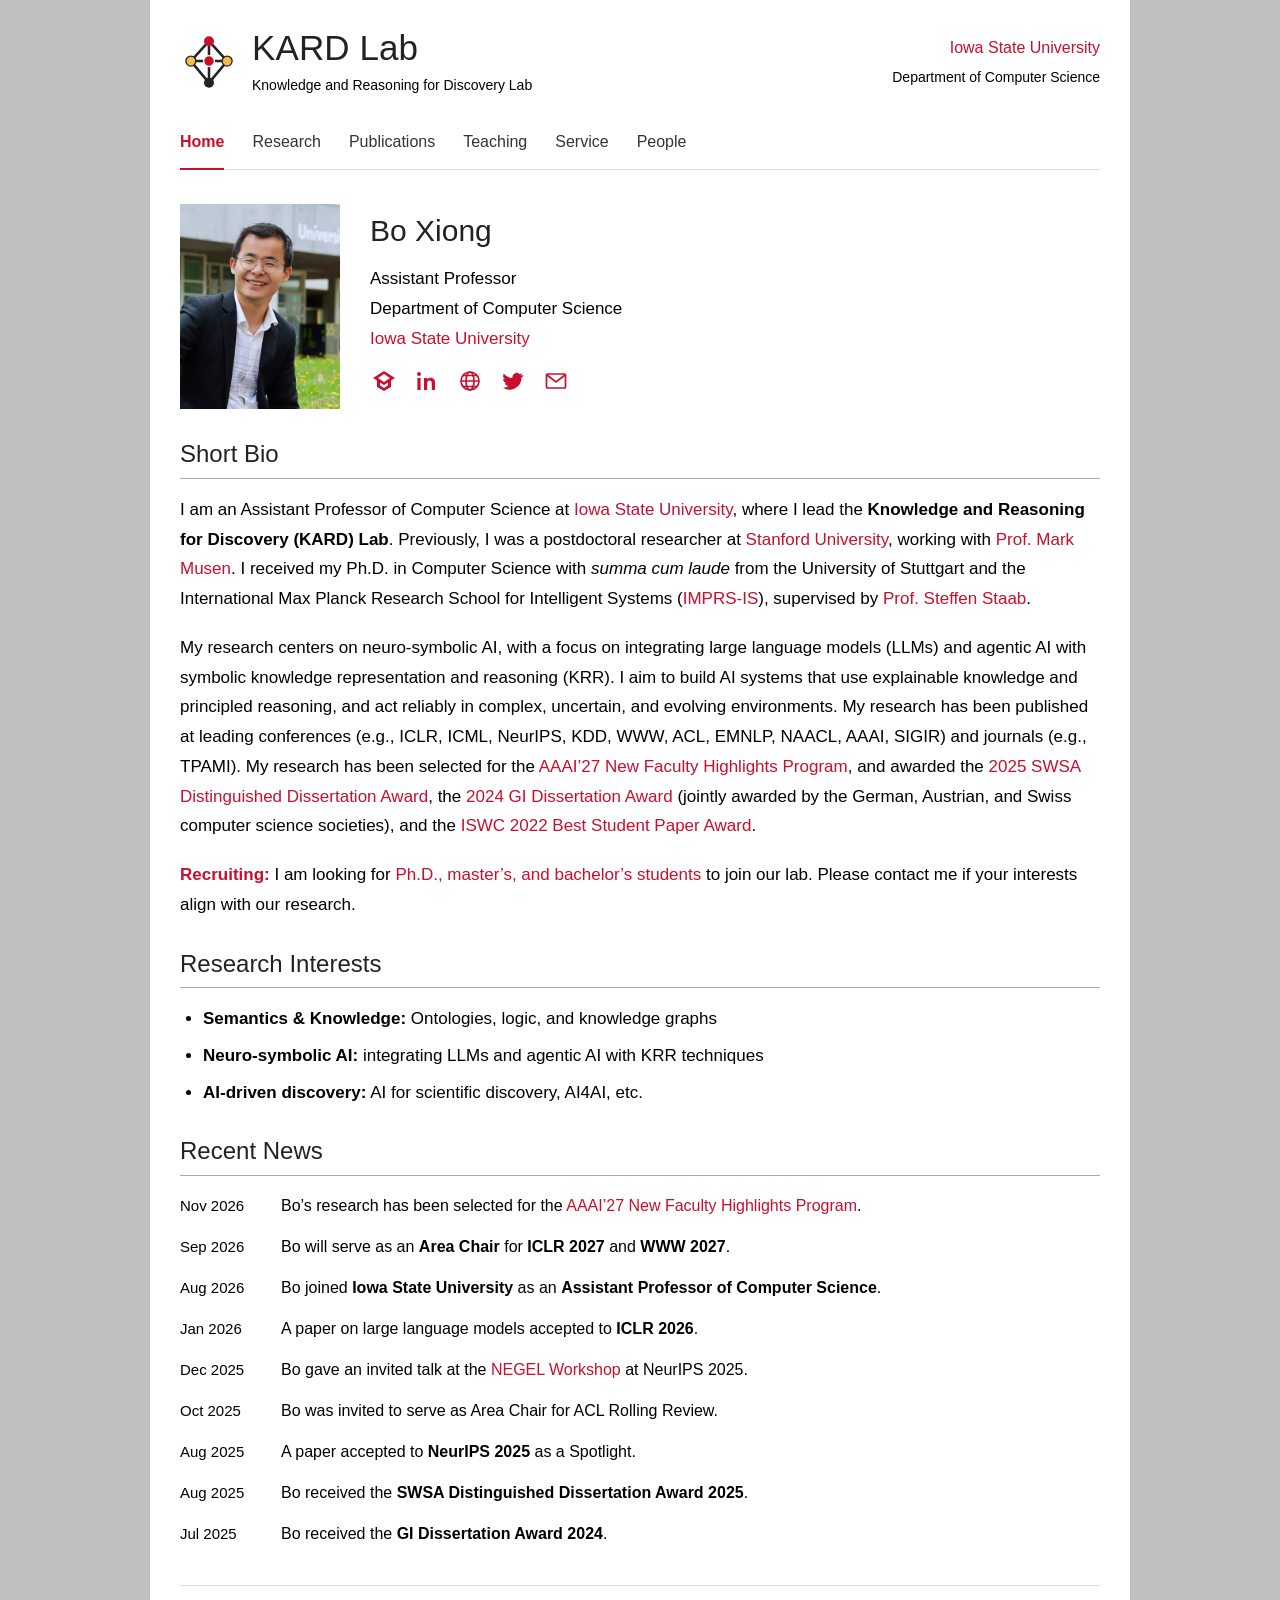
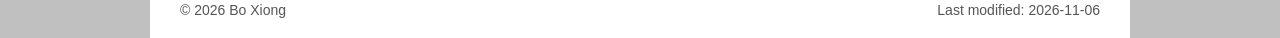
==== index.html @ c3f27781 "Version stylesheet links to load compact page layout immediately" ====
<!doctype html>
<html lang="en"><head>
<meta charset="utf-8"><meta name="viewport" content="width=device-width, initial-scale=1">
<title>Bo Xiong | Iowa State University</title>
<meta name="description" content="Knowledge and Reasoning for Discovery Lab at Iowa State University. Research in semantics and knowledge representation, neurosymbolic and explainable reasoning, and reliable AI agents.">
<meta name="theme-color" content="#ffffff"><meta property="og:title" content="Bo Xiong | Iowa State University"><meta property="og:type" content="website"><meta property="og:description" content="Knowledge and Reasoning for Discovery Lab · Iowa State University">
<link rel="icon" type="image/svg+xml" href="kard-knowledge-mark.svg"><link rel="stylesheet" href="style.css?v=20261106-compact">
</head><body>
<a class="skip-link" href="#main">Skip to content</a>
<div class="site-wrap">
<header class="site-header">
<div class="header-top"><a class="lab-identity" href="index.html" aria-label="KARD Lab home"><img src="kard-knowledge-mark.svg" width="58" height="58" alt=""><div><span class="lab-name">KARD Lab</span><span class="lab-full-name">Knowledge and Reasoning for Discovery Lab</span></div></a><div class="university"><a href="https://www.iastate.edu/" target="_blank" rel="noopener noreferrer">Iowa State University</a><span>Department of Computer Science</span></div></div>

<nav class="main-nav" id="main-nav" aria-label="Main navigation"><a href="index.html" aria-current="page">Home</a><a href="research.html">Research</a><a href="publications.html">Publications</a><a href="teaching.html">Teaching</a><a href="service.html">Service</a><a href="people.html">People</a></nav>
</header>
<main id="main" class="pi-home">
<section class="pi-profile"><img class="pi-portrait" src="bo-xiong.webp" width="160" height="205" alt="Bo Xiong"><div><h1>Bo Xiong</h1><p>Assistant Professor<br>Department of Computer Science<br><a href="https://www.iastate.edu/" target="_blank" rel="noopener noreferrer">Iowa State University</a></p><div class="social-links"><a href="https://scholar.google.com/citations?user=lmBXicIAAAAJ" aria-label="Google Scholar" title="Google Scholar" target="_blank" rel="noopener noreferrer"><svg viewBox="0 0 24 24" width="24" height="24" fill="currentColor" aria-hidden="true"><path d="M12 2 1 9l4 2.5V18l7 4 7-4v-6.5L23 9ZM12 5l6 4-6 4-6-4Zm-4 8.4 4 2.6 4-2.6v2.9L12 19l-4-2.7Z"/></svg></a><a href="https://www.linkedin.com/in/xiongbo010/" aria-label="LinkedIn" title="LinkedIn" target="_blank" rel="noopener noreferrer"><svg viewBox="0 0 24 24" width="24" height="24" fill="currentColor" aria-hidden="true"><path d="M4 3a2 2 0 1 0 0 4 2 2 0 0 0 0-4ZM2.4 9h3.2v12H2.4ZM9 9h3v1.6c.8-1.2 1.9-1.9 3.5-1.9 3.3 0 4.5 2.1 4.5 5.2V21h-3.2v-6.4c0-1.7-.4-3-2.2-3-1.9 0-2.4 1.5-2.4 3V21H9Z"/></svg></a><a href="https://boxiong.io/" aria-label="Website" title="Website"><svg viewBox="0 0 24 24" width="24" height="24" fill="currentColor" aria-hidden="true"><circle cx="12" cy="12" r="9" fill="none" stroke="currentColor" stroke-width="1.7"/><ellipse cx="12" cy="12" rx="4" ry="9" fill="none" stroke="currentColor" stroke-width="1.7"/><path d="M3 12h18M5 6.5h14M5 17.5h14" fill="none" stroke="currentColor" stroke-width="1.5"/></svg></a><a href="https://twitter.com/BoXiongs" aria-label="Twitter" title="Twitter" target="_blank" rel="noopener noreferrer"><svg viewBox="0 0 24 24" width="24" height="24" fill="currentColor" aria-hidden="true"><path d="M22 5.9a8 8 0 0 1-2.4.7 4.2 4.2 0 0 0 1.8-2.3 8.4 8.4 0 0 1-2.7 1 4.2 4.2 0 0 0-7.2 3.8A12 12 0 0 1 2.8 4.7a4.2 4.2 0 0 0 1.3 5.6 4.2 4.2 0 0 1-1.9-.5 4.2 4.2 0 0 0 3.4 4.2 4.2 4.2 0 0 1-1.9.1 4.2 4.2 0 0 0 3.9 2.9A8.5 8.5 0 0 1 2 18.8a12 12 0 0 0 18.5-10 8.6 8.6 0 0 0 2-2.2Z"/></svg></a><a href="mailto:boxiong@iastate.edu" aria-label="Email" title="Email"><svg viewBox="0 0 24 24" width="24" height="24" fill="currentColor" aria-hidden="true"><rect x="2.5" y="5" width="19" height="14" rx="1" fill="none" stroke="currentColor" stroke-width="1.7"/><path d="m3 6 9 7 9-7" fill="none" stroke="currentColor" stroke-width="1.7"/></svg></a></div></div></section>
<section class="pi-bio"><h2>Short Bio</h2><p>I am an Assistant Professor of Computer Science at <a href="https://www.iastate.edu/" target="_blank" rel="noopener noreferrer">Iowa State University</a>, where I lead the <strong>Knowledge and Reasoning for Discovery (KARD) Lab</strong>. Previously, I was a postdoctoral researcher at <a href="https://www.stanford.edu/" target="_blank" rel="noopener noreferrer">Stanford University</a>, working with <a href="https://profiles.stanford.edu/mark-musen" target="_blank" rel="noopener noreferrer">Prof. Mark Musen</a>. I received my Ph.D. in Computer Science with <em>summa cum laude</em> from the University of Stuttgart and the International Max Planck Research School for Intelligent Systems (<a href="https://imprs.is.mpg.de/" target="_blank" rel="noopener noreferrer">IMPRS-IS</a>), supervised by <a href="https://www.ki.uni-stuttgart.de/institute/team/Staab-00005/" target="_blank" rel="noopener noreferrer">Prof. Steffen Staab</a>.</p><p>My research centers on neuro-symbolic AI, with a focus on integrating large language models (LLMs) and agentic AI with symbolic knowledge representation and reasoning (KRR). I aim to build AI systems that use explainable knowledge and principled reasoning, and act reliably in complex, uncertain, and evolving environments. My research has been published at leading conferences (e.g., ICLR, ICML, NeurIPS, KDD, WWW, ACL, EMNLP, NAACL, AAAI, SIGIR) and journals (e.g., TPAMI). My research has been selected for the <a href="https://aaai.org/conference/aaai/aaai-27/new-faculty-highlights-call-for-proposals/" target="_blank" rel="noopener noreferrer">AAAI’27 New Faculty Highlights Program</a>, and awarded the <a href="https://www.ki.uni-stuttgart.de/de/institut/aktuelles/SWSA-Distinguished-Dissertation-Award-2025/" target="_blank" rel="noopener noreferrer">2025 SWSA Distinguished Dissertation Award</a>, the <a href="https://www.ki.uni-stuttgart.de/institute/news/Dr.-Bo-Xiong-Receives-German-Swiss-Austrian-Award-for-Best-Dissertation/" target="_blank" rel="noopener noreferrer">2024 GI Dissertation Award</a> (jointly awarded by the German, Austrian, and Swiss computer science societies), and the <a href="https://iswc2022.semanticweb.org/index.php/awards/" target="_blank" rel="noopener noreferrer">ISWC 2022 Best Student Paper Award</a>.</p><p class="pi-recruiting"><strong>Recruiting:</strong> I am looking for <a href="join.html">Ph.D., master’s, and bachelor’s students</a> to join our lab. Please contact me if your interests align with our research.</p></section>
<section class="pi-interests"><h2>Research Interests</h2><ul><li><strong>Semantics &amp; Knowledge:</strong> Ontologies, logic, and knowledge graphs</li><li><strong>Neuro-symbolic AI:</strong> integrating LLMs and agentic AI with KRR techniques</li><li><strong>AI-driven discovery:</strong> AI for scientific discovery, AI4AI, etc.</li></ul></section>
<div class="home-updates"><section aria-labelledby="news-title"><h2 id="news-title">Recent News</h2><ul class="news-list">
<li><time datetime="2026-11">Nov 2026</time><span>Bo’s research has been selected for the <a href="https://aaai.org/conference/aaai/aaai-27/new-faculty-highlights-call-for-proposals/" target="_blank" rel="noopener noreferrer">AAAI’27 New Faculty Highlights Program</a>.</span></li>
<li><time datetime="2026-09">Sep 2026</time><span>Bo will serve as an <strong>Area Chair</strong> for <strong>ICLR 2027</strong> and <strong>WWW 2027</strong>.</span></li>
<li><time datetime="2026-08">Aug 2026</time><span>Bo joined <strong>Iowa State University</strong> as an <strong>Assistant Professor of Computer Science</strong>.</span></li>
<li><time datetime="2026-01-27">Jan 2026</time><span>A paper on large language models accepted to <strong>ICLR 2026</strong>.</span></li>
<li><time datetime="2025-12-07">Dec 2025</time><span>Bo gave an invited talk at the <a href="https://hyperboliclearning.github.io/events/neurips2025negelworkshop" target="_blank" rel="noopener noreferrer">NEGEL Workshop</a> at NeurIPS 2025.</span></li>
<li><time datetime="2025-10-07">Oct 2025</time><span>Bo was invited to serve as Area Chair for ACL Rolling Review.</span></li>
<li><time datetime="2025-08-21">Aug 2025</time><span>A paper accepted to <strong>NeurIPS 2025</strong> as a Spotlight.</span></li>
<li><time datetime="2025-08-21">Aug 2025</time><span>Bo received the <strong>SWSA Distinguished Dissertation Award 2025</strong>.</span></li>
<li><time datetime="2025-07-21">Jul 2025</time><span>Bo received the <strong>GI Dissertation Award 2024</strong>.</span></li>
</ul></section></div>
</main>
<footer class="site-footer"><div class="footer-bottom"><span>© 2026 Bo Xiong</span><span>Last modified: <time datetime="2026-11-06">2026-11-06</time></span></div></footer>
</div>
</body></html>
---- style.css ----
:root{--text:#454545;--heading:#303030;--link:#C8102E;--line:#e5e5e5;--muted:#666;--gold:#F1BE48}*{box-sizing:border-box}html{scroll-padding-top:24px}body{margin:0;border-top:4px solid var(--link);background:#fff;color:var(--text);font-family:'Segoe UI',Arial,Helvetica,sans-serif;font-size:17px;line-height:1.75;-webkit-font-smoothing:antialiased}a{color:var(--link);text-decoration:none;text-underline-offset:3px}a:hover{text-decoration:underline}a:focus-visible{outline:2px solid var(--link);outline-offset:5px}.site-wrap{width:min(100% - 48px,920px);margin:0 auto}.site-header{padding-top:28px}.header-top{display:flex;align-items:center;justify-content:space-between;gap:26px;padding-bottom:22px}.lab-identity{display:flex;align-items:center;gap:14px;color:var(--heading)}.lab-identity:hover{text-decoration:none}.lab-identity img{width:58px;height:58px;border-radius:2px;flex-shrink:0}.lab-identity>div{display:flex;flex-direction:column}.lab-name{font-size:35px;font-weight:400;line-height:1.15;letter-spacing:.1px}.lab-full-name{font-size:14px;line-height:1.5;color:#5b5b5b;margin-top:7px;max-width:350px}.university{display:flex;flex-direction:column;text-align:right;gap:3px;white-space:nowrap}.university>a{font-size:16px;font-weight:400;color:var(--link)}.university>span{font-size:14px;color:#666}.main-nav{display:flex;align-items:center;gap:30px;border-bottom:1px solid var(--line);padding:0 0 14px;margin-bottom:0;flex-wrap:wrap}.main-nav a{font-size:16px;color:#444;padding:5px 0}.main-nav a[aria-current=page],.main-nav a:hover{color:var(--link);text-decoration:none}.main-nav a[aria-current=page]{font-weight:500;border-bottom:2px solid var(--gold);margin-bottom:-2px}.main-nav a:hover{color:#7C2529}main{padding:34px 0 46px;min-height:calc(100vh - 390px)}h1,h2,h3{color:var(--heading);font-weight:500;line-height:1.4;margin-top:0}h1{font-size:30px;margin-bottom:21px}h2{font-size:25px;margin-bottom:20px}h3{font-size:22px;margin-bottom:12px}p{margin:0 0 19px}strong{font-weight:600}section+section{margin-top:35px}ul,ol{padding-left:23px;margin:12px 0 23px}li{margin:7px 0}.home-content{padding-top:0}.lab-banner{margin:0 0 32px;line-height:0}.lab-banner img{width:100%;height:auto;display:block}.home-about h1{font-size:27px;font-weight:500;margin-bottom:16px}.home-about p{font-size:17px;line-height:1.8}.highlighted-research{margin-top:38px;padding-top:29px;border-top:1px solid var(--line)}.center-heading{text-align:center;font-size:25px;font-weight:600;letter-spacing:.4px;margin-bottom:29px;text-transform:uppercase}.center-heading::after{content:'';display:block;width:38px;height:2px;background:var(--gold);margin:13px auto 0}.research-highlights{display:grid;grid-template-columns:repeat(3,minmax(0,1fr));gap:25px}.research-highlights article{display:flex;flex-direction:column;align-items:flex-start}.research-image{display:block;width:100%;line-height:0;margin-bottom:19px}.research-image img{width:100%;height:auto;display:block}.research-highlights h3{font-size:21px;font-weight:500;line-height:1.4;margin-bottom:15px}.research-highlights h3 a{color:#333}.research-highlights p{font-size:16px;line-height:1.8;margin-bottom:15px}.read-more{font-size:14px;text-transform:uppercase;letter-spacing:.15px}.read-more:hover,.publication-title:hover{color:#7C2529}.research-highlights .read-more{margin-top:auto}.home-updates{border-top:1px solid var(--line);margin-top:38px;padding-top:29px;display:grid;grid-template-columns:1fr;gap:33px}.home-updates>section+section{margin-top:0;border-top:1px solid var(--line);padding-top:29px}.home-updates h2{font-size:25px;margin-bottom:22px}.news-list{padding:0;list-style:none;margin:0}.news-list li{display:grid;grid-template-columns:86px minmax(0,1fr);gap:15px;font-size:16px;line-height:1.75;margin:0 0 17px}.news-list time{font-size:15px;color:#666;white-space:nowrap;padding-top:1px}.section-note{font-size:15px;color:#666;margin-top:-11px;margin-bottom:20px}.publication-list{padding:0;list-style:none;margin:0}.publication{margin:0 0 25px}.publication-title{font-size:17px;font-weight:500;line-height:1.65;color:#333}.publication-title:hover{color:var(--link)}.publication-meta{display:flex;align-items:center;gap:17px;margin:7px 0 0;font-size:15px;color:#666}.publication-meta span{font-style:italic}.publication-meta a{font-size:15px}.authors{font-size:16px;color:#606060;margin:7px 0 0;line-height:1.8}.authors strong{font-weight:500;color:#444}.full .publication-title{font-size:18px}.full .publication{margin-bottom:30px}.year-heading{font-size:25px;border-bottom:1px solid var(--line);padding-bottom:9px;margin-bottom:25px}.page-intro{max-width:100%;margin-bottom:32px}.research-section{max-width:100%}.research-section h2{font-size:24px;padding-bottom:10px;border-bottom:1px solid var(--line)}.research-section ul{font-size:17px}.related-links{font-size:16px;border-top:1px solid var(--line);padding-top:19px;margin-top:31px}.faculty{display:grid;grid-template-columns:160px minmax(0,1fr);gap:30px;margin-top:24px}.portrait{width:160px;height:205px;object-fit:cover;object-position:50% 25%}.faculty-details h3{font-size:26px;margin-bottom:9px}.role{font-size:16px;color:#666;line-height:1.75;margin-bottom:18px}.faculty-details>p:not(.role):not(.profile-links){font-size:17px}.profile-links{display:flex;gap:15px;font-size:15px;margin:21px 0 0;flex-wrap:wrap}.profile-links>span{color:#888}.people-joining{border-top:1px solid var(--line);padding-top:27px;margin-top:36px}.contact-block{font-size:17px;border-left:2px solid #dedede;padding-left:18px;margin-top:21px}.site-footer{border-top:1px solid var(--line);margin-top:6px;color:#666}.footer-information{display:grid;grid-template-columns:1.4fr 1fr .8fr;gap:26px;padding:28px 0 23px}.footer-information h2{font-size:18px;font-weight:500;color:#7C2529;margin-bottom:11px}.footer-information p{font-size:14px;line-height:1.9;margin-bottom:0}.footer-information a{color:#7C2529}.footer-bottom{padding:15px 0 20px;border-top:1px solid #efefef;font-size:14px;color:#707070}.skip-link{position:absolute;top:-100px;left:15px;background:#fff;padding:8px;z-index:20}.skip-link:focus{top:10px}
@media(max-width:800px){.site-wrap{width:calc(100% - 40px)}.header-top{gap:20px;align-items:flex-start;flex-wrap:wrap}.university{white-space:normal}.lab-full-name{max-width:310px}.university>a{font-size:15px}.university>span{font-size:14px}.research-highlights{grid-template-columns:1fr;gap:31px}.research-highlights article{display:grid;grid-template-columns:210px minmax(0,1fr);column-gap:23px;align-items:start}.research-image{grid-column:1;grid-row:1/4;margin:0}.research-highlights h3{grid-column:2;margin-bottom:10px}.research-highlights p{grid-column:2;margin-bottom:13px}.research-highlights .read-more{grid-column:2;margin-top:0}.footer-information{grid-template-columns:1.4fr 1fr;gap:25px}.footer-information>div:last-child{grid-column:1/-1}}
@media(max-width:620px){body{font-size:16px}.site-wrap{width:calc(100% - 36px)}.site-header{padding-top:22px}.header-top{gap:14px;flex-wrap:wrap;padding-bottom:17px}.lab-identity{gap:12px;align-items:flex-start}.lab-identity img{width:48px;height:48px;margin-top:3px}.lab-name{font-size:30px}.lab-full-name{font-size:14px;line-height:1.5;margin-top:6px;max-width:none}.university{width:100%;text-align:left;margin-left:60px;margin-top:-4px}.university>a{font-size:15px}.university>span{font-size:14px;display:block}.main-nav{gap:11px 21px;flex-wrap:wrap;padding-bottom:13px}.main-nav a{font-size:16px;padding:5px 0}main{padding:27px 0 34px}h1{font-size:27px}h2{font-size:24px}.home-content{padding-top:0}.lab-banner{margin:0 0 26px}.home-about h1{font-size:25px}.home-about p{font-size:16px;line-height:1.85}.highlighted-research{margin-top:30px;padding-top:26px}.center-heading{font-size:23px;margin-bottom:26px}.research-highlights{grid-template-columns:1fr;gap:34px}.research-highlights article{display:block}.research-image{max-width:440px;margin-bottom:16px}.research-highlights h3{font-size:22px;margin-bottom:12px}.research-highlights p{font-size:16px;line-height:1.8;margin-bottom:14px}.read-more{font-size:14px}.home-updates{gap:30px;margin-top:31px;padding-top:26px}.home-updates>section+section{padding-top:28px}.home-updates h2{font-size:24px}.news-list li{grid-template-columns:76px minmax(0,1fr);gap:12px;font-size:16px;margin-bottom:17px}.news-list time{font-size:14px}.publication-title{font-size:17px}.publication-meta,.publication-meta a{font-size:15px}.faculty{display:flow-root}.portrait{float:right;width:110px;height:142px;margin:0 0 16px 20px}.faculty-details h3{font-size:25px}.faculty-details>p:not(.role):not(.profile-links){font-size:16px}.role{font-size:16px}.profile-links{clear:both;font-size:15px;gap:12px}.research-section h2{font-size:23px}.research-section ul{font-size:16px}.full .publication-title{font-size:18px}.authors{font-size:16px}.footer-information{grid-template-columns:1fr;gap:24px;padding-top:26px}.footer-information>div:last-child{grid-column:auto}.footer-information h2{font-size:18px}.footer-information p,.footer-bottom{font-size:14px}.page-intro{margin-bottom:27px}}
.research-image img{aspect-ratio:12 / 7;object-fit:cover}

/* Plain white background, black text, ISU red emphasis. */
html,body{background:#fff;color:#000}:root{--text:#000;--heading:#000;--muted:#000;--link:#C8102E}h1,h2,h3,.lab-name,.lab-full-name,.university>span,.main-nav a,.research-highlights h3 a,.news-list time,.section-note,.publication-title,.publication-meta,.authors,.authors strong,.role,.profile-links>span,.site-footer,.footer-information h2,.footer-information p,.footer-bottom{color:#000}.main-nav a[aria-current=page],.main-nav a:hover,.university>a,.footer-information a,.publication-meta a,.profile-links a,a{color:#C8102E}.read-more:hover,.publication-title:hover{color:#7C2529}
/* White academic page on a gray surround. */
html{background:#e5e5e5}body{max-width:980px;margin:0 auto;padding:0 30px;min-height:100vh;background:#fff}.site-wrap{width:100%;max-width:920px}.pi-profile{display:grid;grid-template-columns:160px 1fr;gap:30px;align-items:center;margin:0 0 28px}.pi-portrait{width:160px;height:205px;object-fit:cover;object-position:center 25%}.pi-profile h1{margin:0 0 12px;font-size:30px}.pi-profile p{margin-bottom:12px}.pi-contact{font-size:16px}.pi-home h2{font-size:24px;text-transform:none;text-align:left;border-bottom:1px solid #ddd;padding-bottom:7px;margin-bottom:16px}.pi-home section+section{margin-top:27px}.pi-home .home-updates{margin-top:27px;padding-top:0;border-top:0}.pi-recruiting strong{color:#C8102E}.pi-home .news-list li{margin-bottom:13px}.lab-content .lab-banner{margin-bottom:25px}
@media(max-width:800px){.site-wrap{width:100%}body{padding:0 24px}}
@media(max-width:620px){body{padding:0 18px}.site-wrap{width:100%}.pi-profile{grid-template-columns:110px minmax(0,1fr);gap:20px;align-items:start}.pi-portrait{width:110px;height:145px}.pi-profile h1{font-size:27px}.pi-profile p,.pi-contact{font-size:15px}.university{margin-left:0}.pi-home h2{font-size:23px}}
.lab-content .center-heading{text-align:left;text-transform:none;letter-spacing:0;font-weight:500}.lab-content .center-heading::after{display:none}.lab-content .highlighted-research{margin-top:28px;padding-top:0;border-top:0}.lab-people{margin-top:32px;padding-top:25px;border-top:1px solid #ddd}.lab-people h2{font-size:24px;margin-bottom:16px}.lab-people .section-note{margin-top:0;font-size:16px}.lab-recruiting{margin-top:24px}
/* Reference background neutrals with ISU cardinal and gold accents. */
:root{--text:#000000;--heading:#222222;--link:#C8102E;--muted:#7e7e7e;--line:#aaaaaa}html{background:#C0C0C0}body{background:#FFFFFF;color:#000000;border-top:0}h1,h2,h3,.lab-name{color:#222222}.lab-full-name,.university>span,.news-list time,.publication-meta,.authors,.role,.section-note,.footer-information p{color:#000000}a,.university>a,.research-highlights h3 a,.publication-title,.publication-meta a,.profile-links a,.footer-information a{color:#C8102E}a:hover,.university>a:hover,.research-highlights h3 a:hover,.publication-title:hover,.read-more:hover{color:#7C2529}.main-nav{background:#C8102E;border:0;padding:8px 15px;gap:23px}.main-nav a,.main-nav a[aria-current=page]{color:#FFFFFF;border-bottom:0;margin:0;font-size:16px}.main-nav a:hover{color:#7C2529}.main-nav a[aria-current=page]{text-decoration:underline;text-underline-offset:5px}.footer-bottom{background:#C8102E;color:#CCCCCC;padding:8px 13px;border:0}.pi-recruiting strong{color:#C8102E}.pi-home h2,.research-section h2,.year-heading{border-color:#AAAAAA}.center-heading::after{background:#AAAAAA}.academic-list{padding-left:24px}.academic-list>li{margin-bottom:25px}.academic-list ul{margin-top:8px;margin-bottom:0}.academic-list ul li{margin:7px 0}.lab-people .faculty{align-items:center;margin-top:18px}.lab-people .faculty-details h3{margin-bottom:10px}.lab-people .role{margin-bottom:0}.phd-section{margin-top:30px}.phd-section h3{font-size:21px;margin-bottom:20px}.student-grid{display:grid;grid-template-columns:repeat(4,minmax(0,1fr));gap:24px}.student-profile{text-align:center;min-width:0}.student-avatar{max-width:130px;margin:0 auto 12px}.student-avatar svg{display:block;width:100%;height:auto}.student-profile p{font-size:15px;line-height:1.65;margin:0;min-height:50px}.empty-profile p{color:#666}.lab-content .lab-people>h2{border-bottom:1px solid #AAAAAA;padding-bottom:7px}.site-header .lab-name{color:#222222}.footer-information h2{color:#222222}
@media(max-width:620px){html{background:#C0C0C0}.main-nav{gap:6px 19px;padding:9px 12px}.main-nav a{font-size:15px}.student-grid{grid-template-columns:repeat(4,minmax(0,1fr));gap:12px}.student-profile p{font-size:14px}.student-avatar{margin-bottom:8px}.phd-section h3{font-size:20px}}

.social-links{display:flex;align-items:center;flex-wrap:wrap;gap:15px;margin:12px 0 6px}.social-links a{display:inline-flex;align-items:center;justify-content:center;min-width:28px;min-height:32px;color:#C8102E}.social-links a:hover{color:#7C2529}.social-links a:focus-visible{outline:2px solid #C8102E;outline-offset:4px}.social-links svg{display:block}

/* ISU gold identifies the current navigation item. */
.main-nav a[aria-current=page]{text-decoration:none;border-bottom:2px solid #F1BE48;margin-bottom:-2px}.main-nav a:hover{color:#F1BE48}.footer-bottom{color:#FFFFFF}.center-heading::after{background:#F1BE48}

/* Subdued navigation with restrained ISU gold accents. */
.main-nav{background:#34495E}.main-nav a,.main-nav a[aria-current=page]{color:#FFFFFF}.main-nav a:hover{color:#F1BE48}

/* Neutral navigation, cardinal selection and highlights. */
.main-nav{background:#f3f3f3;border-top:1px solid #dedede;border-bottom:1px solid #dedede;padding:8px 15px;gap:25px}
.main-nav a{color:#333333;border-bottom:2px solid transparent;margin-bottom:-2px}
.main-nav a[aria-current=page]{color:#C8102E;border-bottom:2px solid #C8102E;font-weight:600;text-decoration:none}
.main-nav a:hover{color:#C8102E}.center-heading::after{background:#C8102E}
.footer-bottom{background:#f3f3f3;color:#555;border-top:1px solid #dedede}
.people-content .lab-people{margin-top:0;padding-top:0;border-top:0}
.research-thrust-image{display:block;width:min(100%,440px);height:auto;aspect-ratio:12/7;object-fit:cover;margin:18px 0 21px}

/* Open academic navigation aligned with the content edges. */
.main-nav{background:transparent;border-top:0;border-bottom:1px solid #dedede;padding:0;gap:28px;align-items:stretch}
.main-nav a{padding:10px 0 12px;margin:0 0 -1px;border-bottom:2px solid transparent;color:#333}
.main-nav a[aria-current=page]{margin:0 0 -1px;border-bottom:2px solid #C8102E;color:#C8102E}
.main-nav a:hover{color:#C8102E}.contribution-legend{font-size:15px;margin-bottom:27px;color:#444}.authors sup{font-size:.72em;color:#C8102E;margin-left:1px}.prior-teaching li{margin:9px 0}
@media(max-width:620px){.main-nav{gap:0 21px;padding:0}.main-nav a{padding:9px 0 10px;font-size:15px}}

.publication .authors .pi-author{font-weight:700;color:#C8102E}

.footer-bottom{display:flex;justify-content:space-between;align-items:center;gap:8px 20px;flex-wrap:wrap;padding:13px 0;background:transparent;border:0;color:#555;font-size:14px}.site-footer{border-top:1px solid #dedede}

.publication-highlight{color:#C8102E;font-weight:700;font-size:15px;white-space:nowrap}.publication-meta{flex-wrap:wrap}

/* Let short academic pages end naturally after their content. */
body{min-height:0}main{min-height:0;padding-bottom:24px}.site-footer{margin-top:0}.footer-bottom{padding:12px 0 15px}
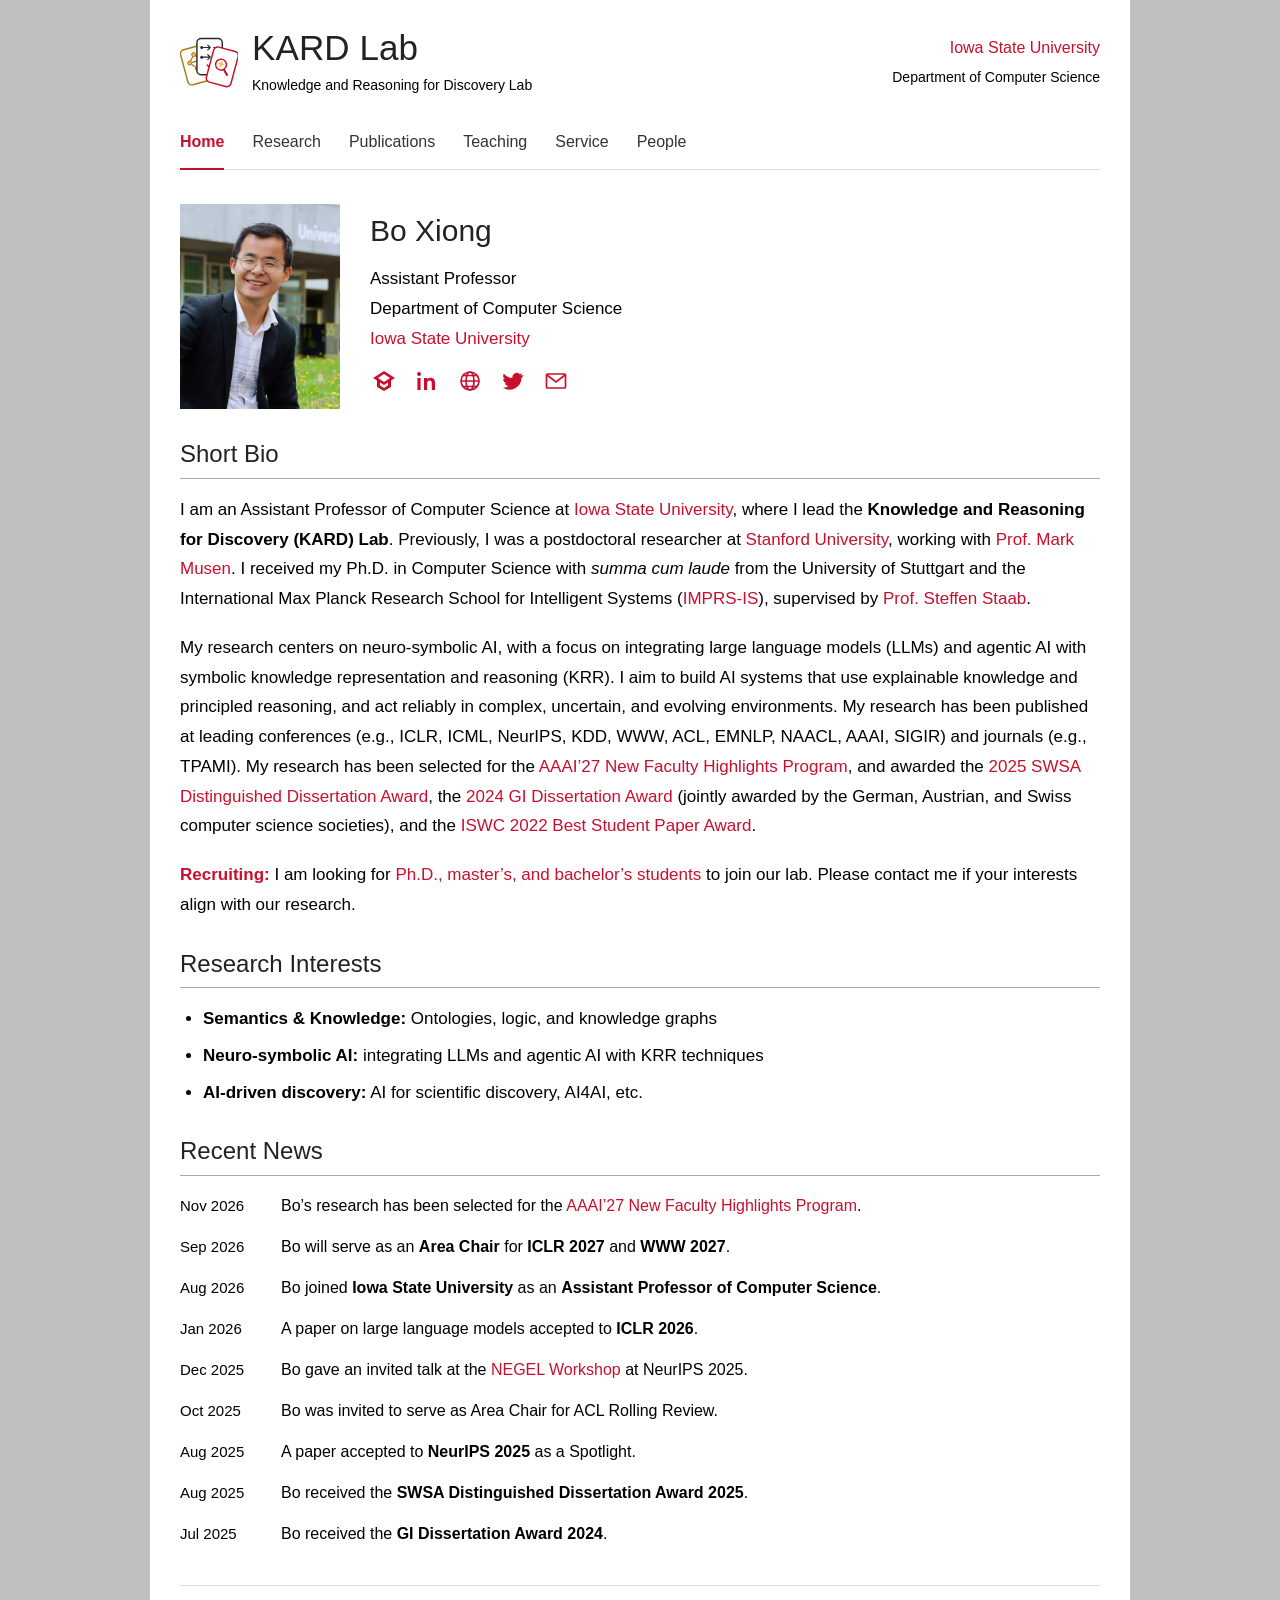
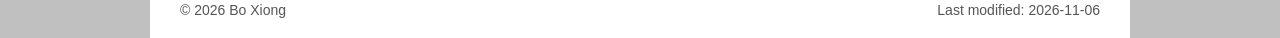
==== commit bd7b9300: "Redesign logo as overlapping knowledge, reasoning and discovery cards" ====
--- a/index.html
+++ b/index.html
@@ -4,12 +4,12 @@
 <title>Bo Xiong | Iowa State University</title>
 <meta name="description" content="Knowledge and Reasoning for Discovery Lab at Iowa State University. Research in semantics and knowledge representation, neurosymbolic and explainable reasoning, and reliable AI agents.">
 <meta name="theme-color" content="#ffffff"><meta property="og:title" content="Bo Xiong | Iowa State University"><meta property="og:type" content="website"><meta property="og:description" content="Knowledge and Reasoning for Discovery Lab · Iowa State University">
-<link rel="icon" type="image/svg+xml" href="kard-knowledge-mark.svg"><link rel="stylesheet" href="style.css?v=20261106-compact">
+<link rel="icon" type="image/svg+xml" href="kard-knowledge-mark.svg?v=cards"><link rel="stylesheet" href="style.css?v=20261106-compact">
 </head><body>
 <a class="skip-link" href="#main">Skip to content</a>
 <div class="site-wrap">
 <header class="site-header">
-<div class="header-top"><a class="lab-identity" href="index.html" aria-label="KARD Lab home"><img src="kard-knowledge-mark.svg" width="58" height="58" alt=""><div><span class="lab-name">KARD Lab</span><span class="lab-full-name">Knowledge and Reasoning for Discovery Lab</span></div></a><div class="university"><a href="https://www.iastate.edu/" target="_blank" rel="noopener noreferrer">Iowa State University</a><span>Department of Computer Science</span></div></div>
+<div class="header-top"><a class="lab-identity" href="index.html" aria-label="KARD Lab home"><img src="kard-knowledge-mark.svg?v=cards" width="58" height="58" alt=""><div><span class="lab-name">KARD Lab</span><span class="lab-full-name">Knowledge and Reasoning for Discovery Lab</span></div></a><div class="university"><a href="https://www.iastate.edu/" target="_blank" rel="noopener noreferrer">Iowa State University</a><span>Department of Computer Science</span></div></div>
 
 <nav class="main-nav" id="main-nav" aria-label="Main navigation"><a href="index.html" aria-current="page">Home</a><a href="research.html">Research</a><a href="publications.html">Publications</a><a href="teaching.html">Teaching</a><a href="service.html">Service</a><a href="people.html">People</a></nav>
 </header>
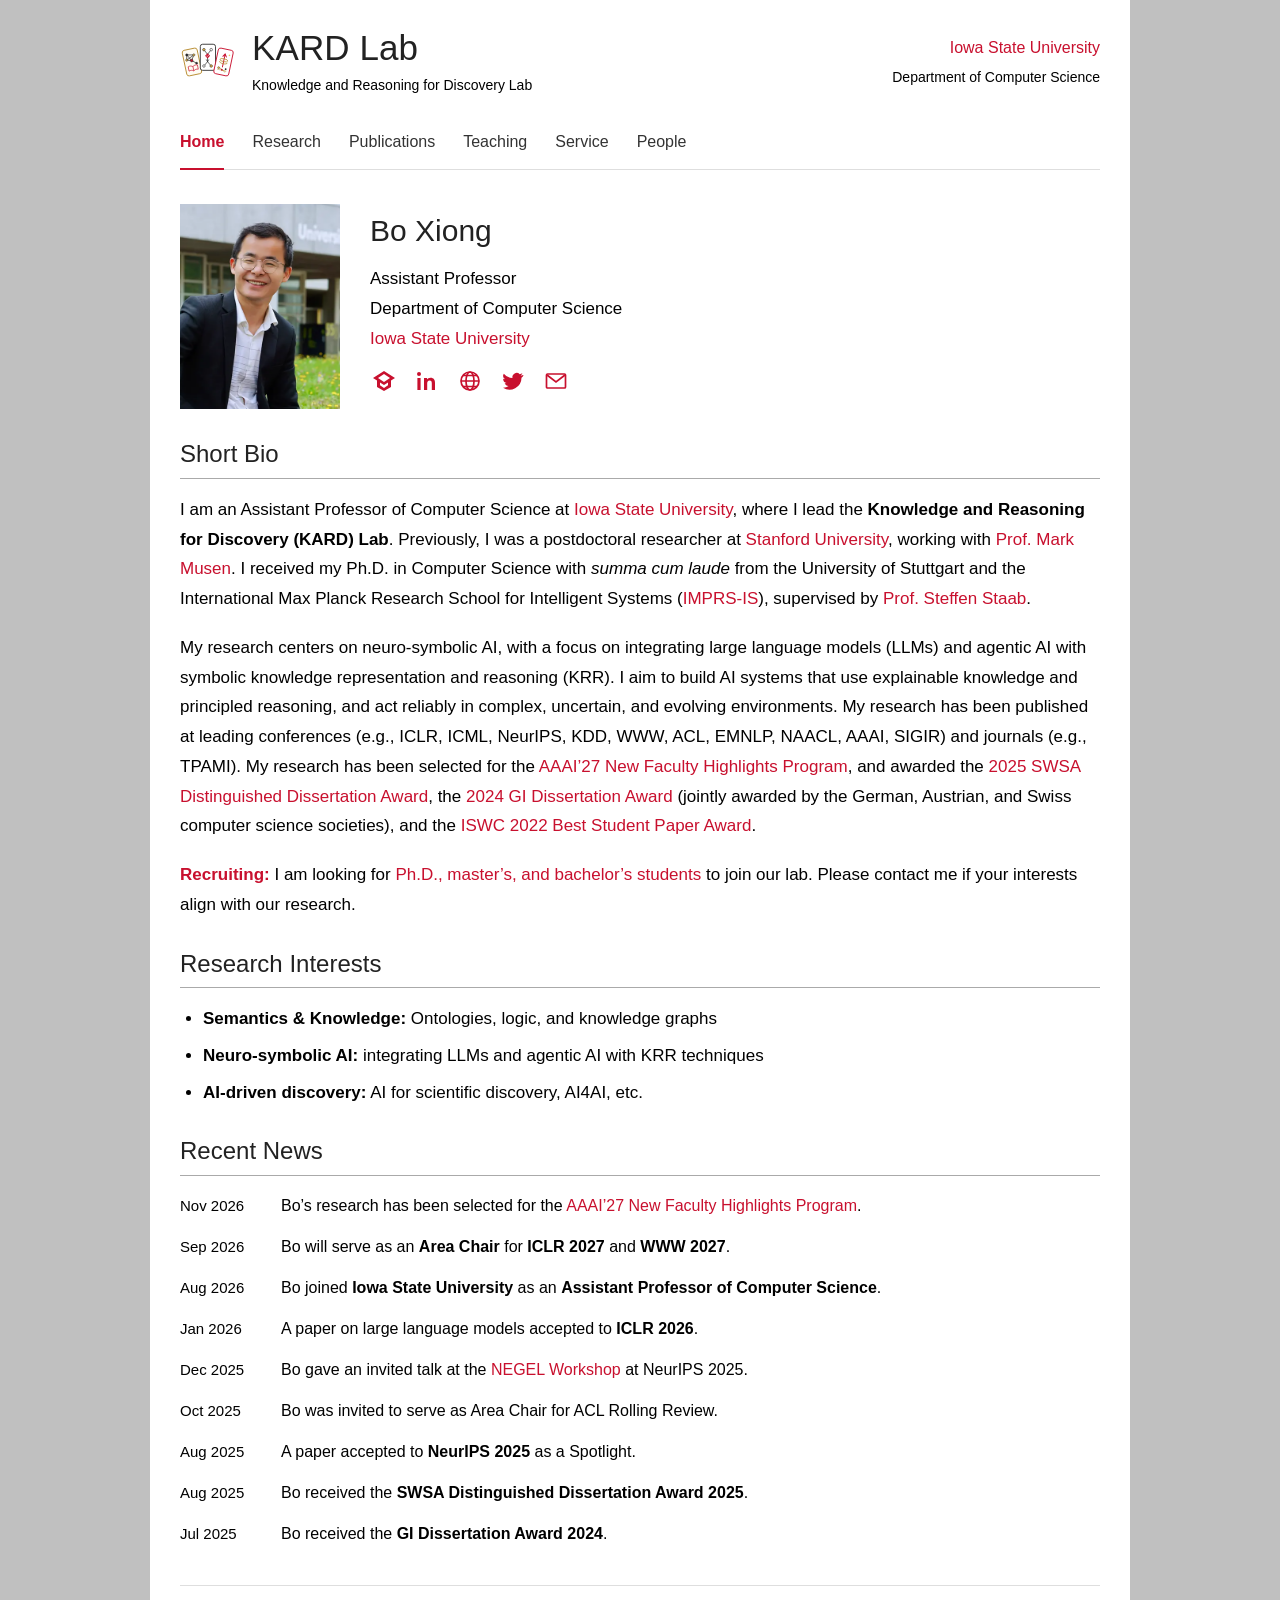
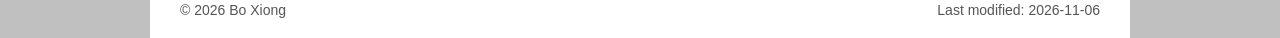
==== commit 9184bd55: "Refine three-card logo symbols and prevent clipping or obscured details" ====
--- a/index.html
+++ b/index.html
@@ -4,12 +4,12 @@
 <title>Bo Xiong | Iowa State University</title>
 <meta name="description" content="Knowledge and Reasoning for Discovery Lab at Iowa State University. Research in semantics and knowledge representation, neurosymbolic and explainable reasoning, and reliable AI agents.">
 <meta name="theme-color" content="#ffffff"><meta property="og:title" content="Bo Xiong | Iowa State University"><meta property="og:type" content="website"><meta property="og:description" content="Knowledge and Reasoning for Discovery Lab · Iowa State University">
-<link rel="icon" type="image/svg+xml" href="kard-knowledge-mark.svg?v=cards"><link rel="stylesheet" href="style.css?v=20261106-compact">
+<link rel="icon" type="image/svg+xml" href="kard-knowledge-mark.svg?v=cards2"><link rel="stylesheet" href="style.css?v=20261106-compact">
 </head><body>
 <a class="skip-link" href="#main">Skip to content</a>
 <div class="site-wrap">
 <header class="site-header">
-<div class="header-top"><a class="lab-identity" href="index.html" aria-label="KARD Lab home"><img src="kard-knowledge-mark.svg?v=cards" width="58" height="58" alt=""><div><span class="lab-name">KARD Lab</span><span class="lab-full-name">Knowledge and Reasoning for Discovery Lab</span></div></a><div class="university"><a href="https://www.iastate.edu/" target="_blank" rel="noopener noreferrer">Iowa State University</a><span>Department of Computer Science</span></div></div>
+<div class="header-top"><a class="lab-identity" href="index.html" aria-label="KARD Lab home"><img src="kard-knowledge-mark.svg?v=cards2" width="58" height="58" alt=""><div><span class="lab-name">KARD Lab</span><span class="lab-full-name">Knowledge and Reasoning for Discovery Lab</span></div></a><div class="university"><a href="https://www.iastate.edu/" target="_blank" rel="noopener noreferrer">Iowa State University</a><span>Department of Computer Science</span></div></div>
 
 <nav class="main-nav" id="main-nav" aria-label="Main navigation"><a href="index.html" aria-current="page">Home</a><a href="research.html">Research</a><a href="publications.html">Publications</a><a href="teaching.html">Teaching</a><a href="service.html">Service</a><a href="people.html">People</a></nav>
 </header>
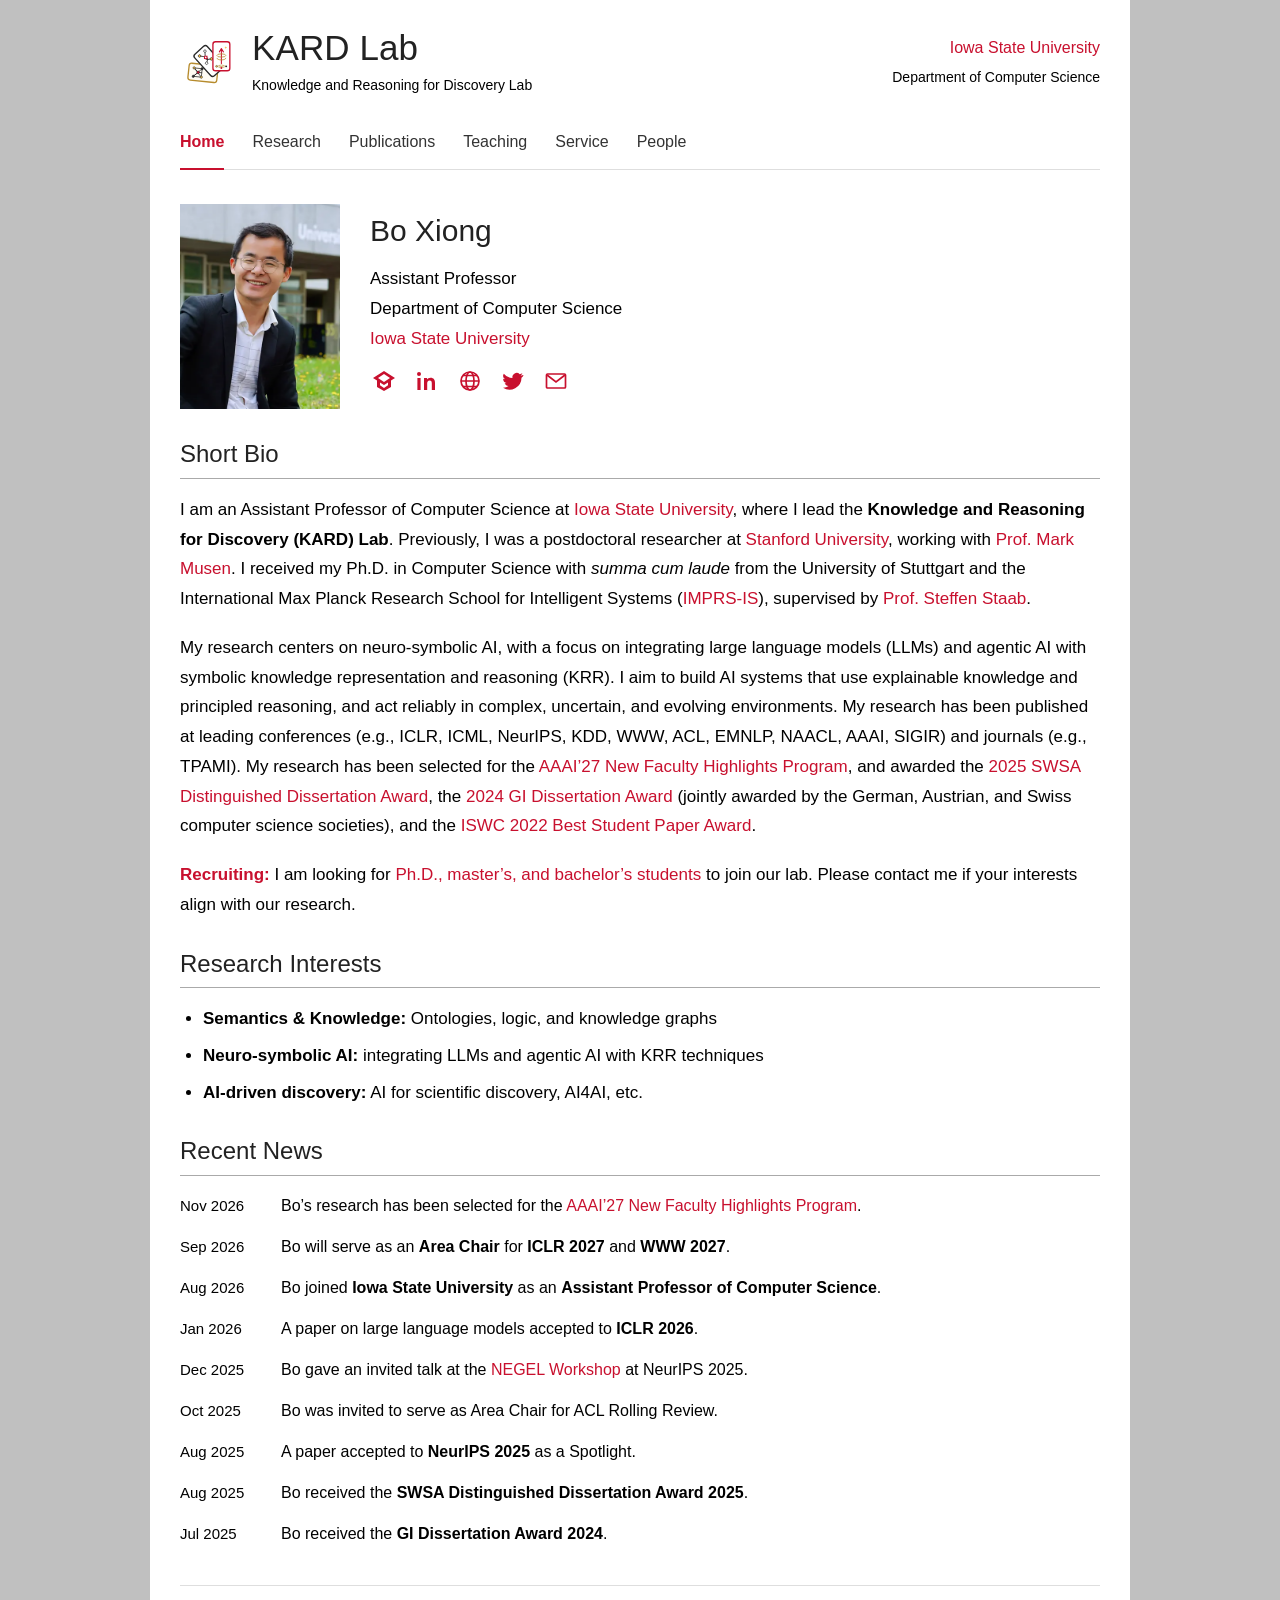
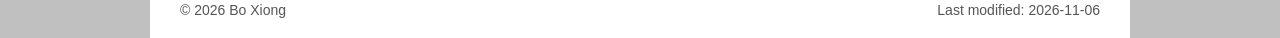
==== commit b527ff1d: "Create square 84-degree card fan; align symbols and thicken rounded borders" ====
--- a/index.html
+++ b/index.html
@@ -4,12 +4,12 @@
 <title>Bo Xiong | Iowa State University</title>
 <meta name="description" content="Knowledge and Reasoning for Discovery Lab at Iowa State University. Research in semantics and knowledge representation, neurosymbolic and explainable reasoning, and reliable AI agents.">
 <meta name="theme-color" content="#ffffff"><meta property="og:title" content="Bo Xiong | Iowa State University"><meta property="og:type" content="website"><meta property="og:description" content="Knowledge and Reasoning for Discovery Lab · Iowa State University">
-<link rel="icon" type="image/svg+xml" href="kard-knowledge-mark.svg?v=cards2"><link rel="stylesheet" href="style.css?v=20261106-compact">
+<link rel="icon" type="image/svg+xml" href="kard-knowledge-mark.svg?v=cards3"><link rel="stylesheet" href="style.css?v=20261106-compact">
 </head><body>
 <a class="skip-link" href="#main">Skip to content</a>
 <div class="site-wrap">
 <header class="site-header">
-<div class="header-top"><a class="lab-identity" href="index.html" aria-label="KARD Lab home"><img src="kard-knowledge-mark.svg?v=cards2" width="58" height="58" alt=""><div><span class="lab-name">KARD Lab</span><span class="lab-full-name">Knowledge and Reasoning for Discovery Lab</span></div></a><div class="university"><a href="https://www.iastate.edu/" target="_blank" rel="noopener noreferrer">Iowa State University</a><span>Department of Computer Science</span></div></div>
+<div class="header-top"><a class="lab-identity" href="index.html" aria-label="KARD Lab home"><img src="kard-knowledge-mark.svg?v=cards3" width="58" height="58" alt=""><div><span class="lab-name">KARD Lab</span><span class="lab-full-name">Knowledge and Reasoning for Discovery Lab</span></div></a><div class="university"><a href="https://www.iastate.edu/" target="_blank" rel="noopener noreferrer">Iowa State University</a><span>Department of Computer Science</span></div></div>
 
 <nav class="main-nav" id="main-nav" aria-label="Main navigation"><a href="index.html" aria-current="page">Home</a><a href="research.html">Research</a><a href="publications.html">Publications</a><a href="teaching.html">Teaching</a><a href="service.html">Service</a><a href="people.html">People</a></nav>
 </header>
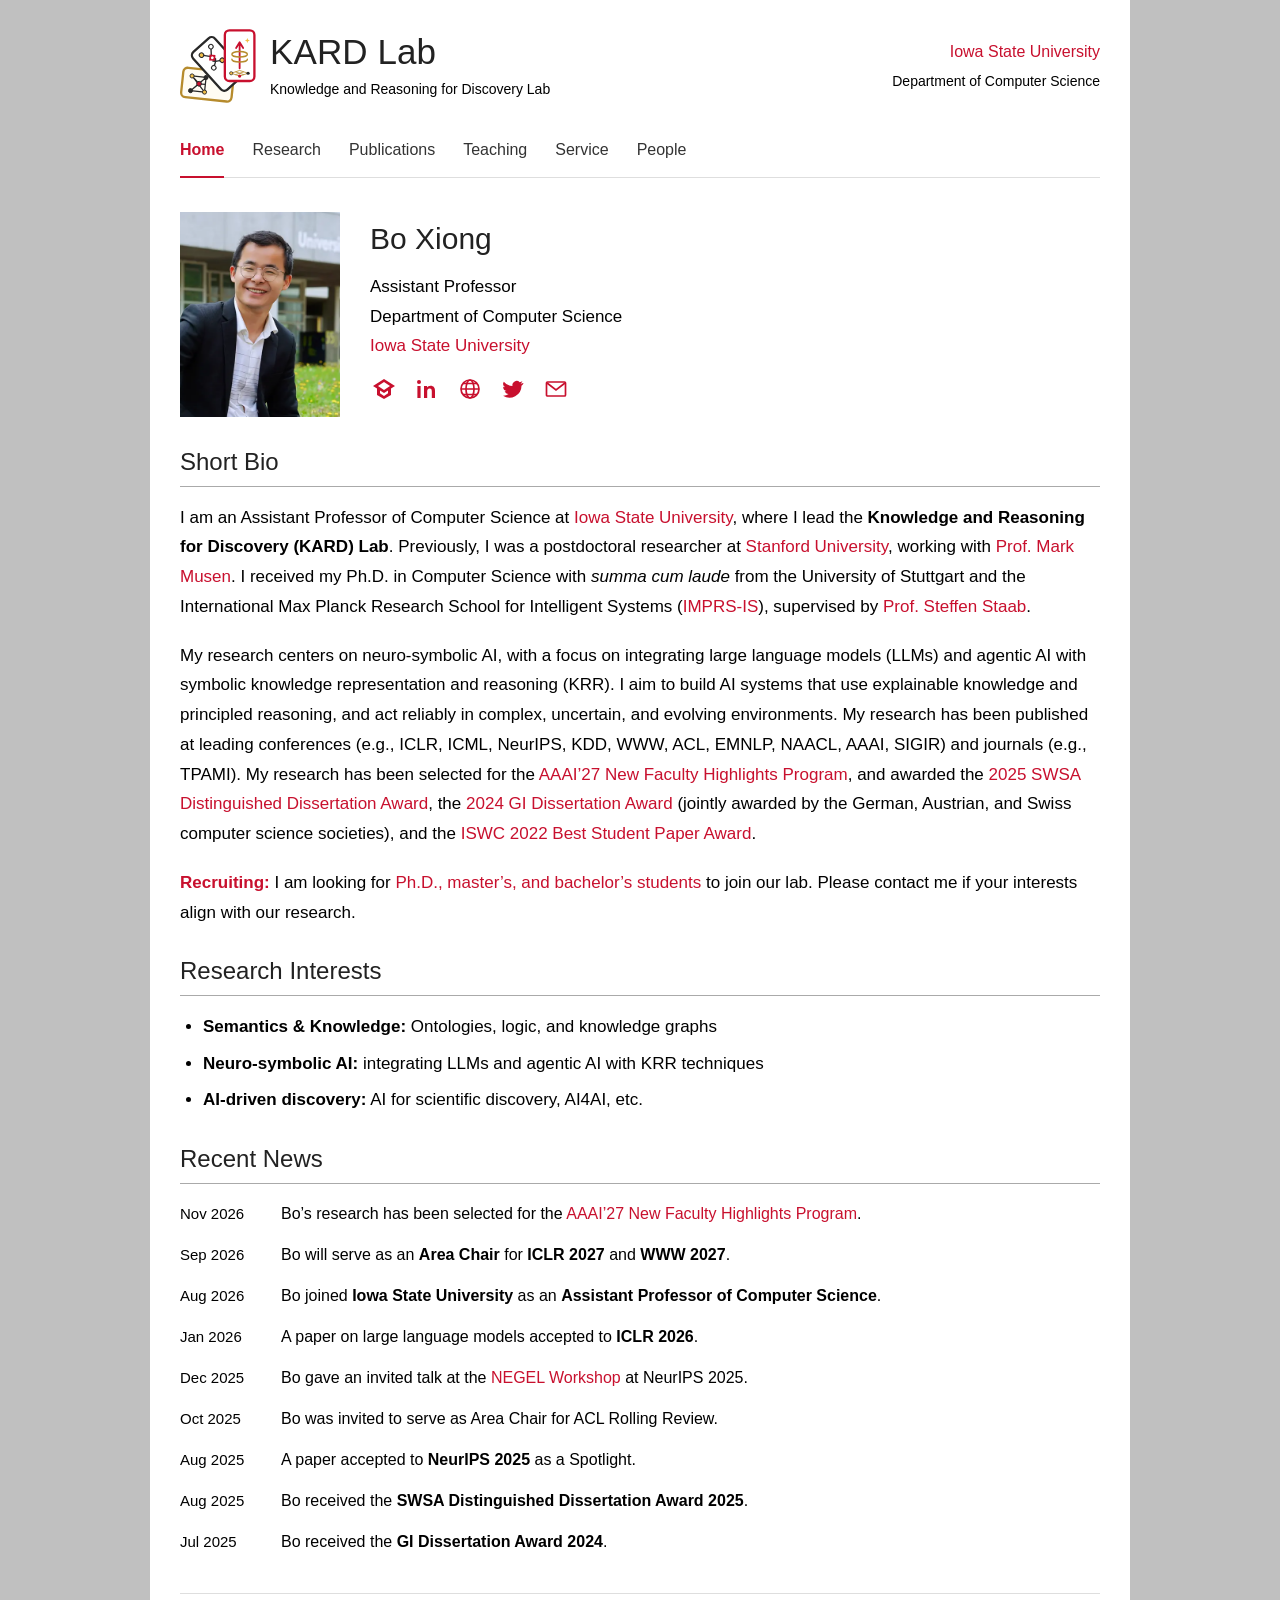
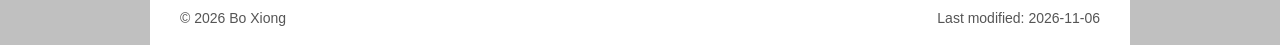
==== commit c5a1efe4: "Crop logo margins and size mark slightly taller than the lab title block" ====
--- a/index.html
+++ b/index.html
@@ -4,12 +4,12 @@
 <title>Bo Xiong | Iowa State University</title>
 <meta name="description" content="Knowledge and Reasoning for Discovery Lab at Iowa State University. Research in semantics and knowledge representation, neurosymbolic and explainable reasoning, and reliable AI agents.">
 <meta name="theme-color" content="#ffffff"><meta property="og:title" content="Bo Xiong | Iowa State University"><meta property="og:type" content="website"><meta property="og:description" content="Knowledge and Reasoning for Discovery Lab · Iowa State University">
-<link rel="icon" type="image/svg+xml" href="kard-knowledge-mark.svg?v=cards3"><link rel="stylesheet" href="style.css?v=20261106-compact">
+<link rel="icon" type="image/svg+xml" href="kard-knowledge-mark.svg?v=cards4"><link rel="stylesheet" href="style.css?v=20261106-logo-fit">
 </head><body>
 <a class="skip-link" href="#main">Skip to content</a>
 <div class="site-wrap">
 <header class="site-header">
-<div class="header-top"><a class="lab-identity" href="index.html" aria-label="KARD Lab home"><img src="kard-knowledge-mark.svg?v=cards3" width="58" height="58" alt=""><div><span class="lab-name">KARD Lab</span><span class="lab-full-name">Knowledge and Reasoning for Discovery Lab</span></div></a><div class="university"><a href="https://www.iastate.edu/" target="_blank" rel="noopener noreferrer">Iowa State University</a><span>Department of Computer Science</span></div></div>
+<div class="header-top"><a class="lab-identity" href="index.html" aria-label="KARD Lab home"><img src="kard-knowledge-mark.svg?v=cards4" width="58" height="58" alt=""><div><span class="lab-name">KARD Lab</span><span class="lab-full-name">Knowledge and Reasoning for Discovery Lab</span></div></a><div class="university"><a href="https://www.iastate.edu/" target="_blank" rel="noopener noreferrer">Iowa State University</a><span>Department of Computer Science</span></div></div>
 
 <nav class="main-nav" id="main-nav" aria-label="Main navigation"><a href="index.html" aria-current="page">Home</a><a href="research.html">Research</a><a href="publications.html">Publications</a><a href="teaching.html">Teaching</a><a href="service.html">Service</a><a href="people.html">People</a></nav>
 </header>
--- a/style.css
+++ b/style.css
@@ -46,3 +46,8 @@
 
 /* Let short academic pages end naturally after their content. */
 body{min-height:0}main{min-height:0;padding-bottom:24px}.site-footer{margin-top:0}.footer-bottom{padding:12px 0 15px}
+
+.lab-identity img{width:64px;height:64px;object-fit:contain}@media(max-width:620px){.lab-identity img{width:52px;height:52px}}
+
+/* Match the visible mark to the two-line lab title. */
+.lab-identity{align-items:center}.lab-identity img{width:76px;height:76px;margin-top:0}@media(max-width:620px){.lab-identity{align-items:center}.lab-identity img{width:68px;height:68px;margin-top:0}}
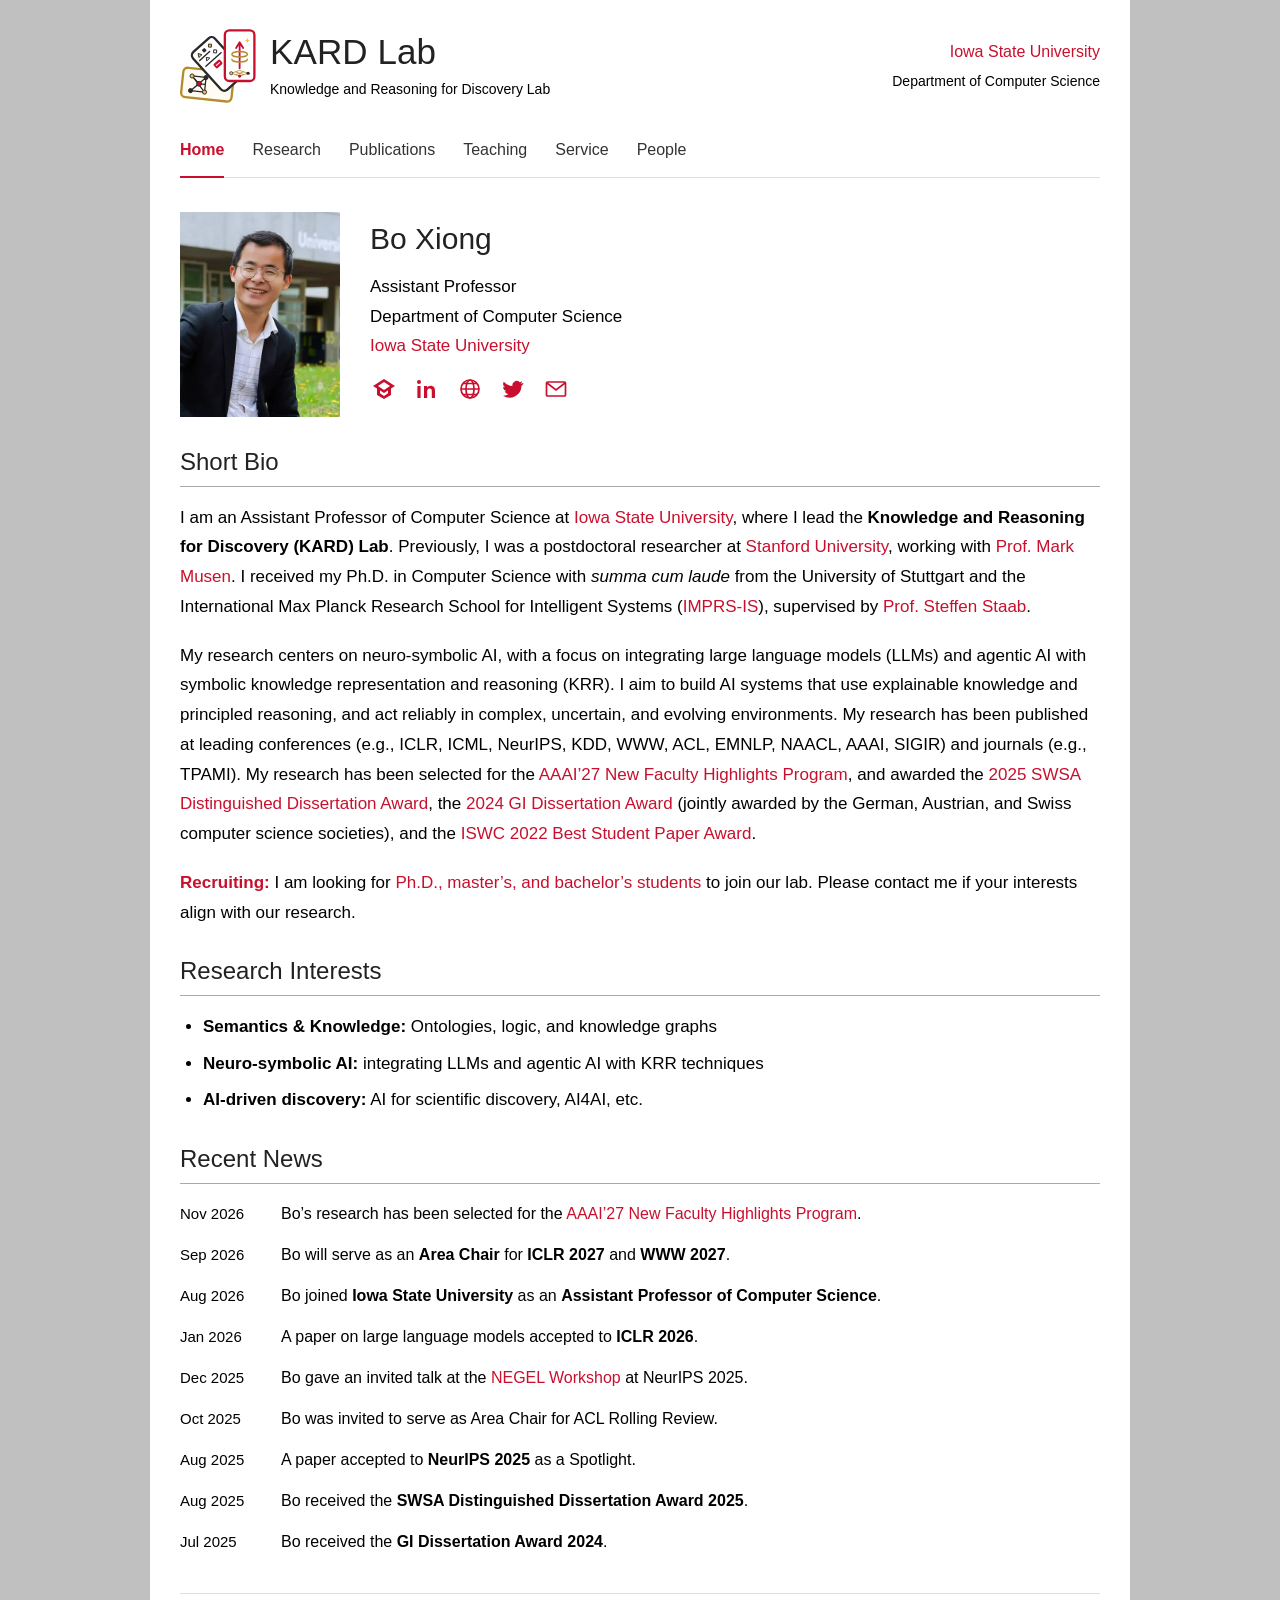
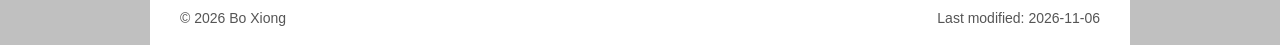
==== commit da616ac4: "Use a text-free inference proof tree to distinguish reasoning from knowledge graph" ====
--- a/index.html
+++ b/index.html
@@ -4,12 +4,12 @@
 <title>Bo Xiong | Iowa State University</title>
 <meta name="description" content="Knowledge and Reasoning for Discovery Lab at Iowa State University. Research in semantics and knowledge representation, neurosymbolic and explainable reasoning, and reliable AI agents.">
 <meta name="theme-color" content="#ffffff"><meta property="og:title" content="Bo Xiong | Iowa State University"><meta property="og:type" content="website"><meta property="og:description" content="Knowledge and Reasoning for Discovery Lab · Iowa State University">
-<link rel="icon" type="image/svg+xml" href="kard-knowledge-mark.svg?v=cards4"><link rel="stylesheet" href="style.css?v=20261106-logo-fit">
+<link rel="icon" type="image/svg+xml" href="kard-knowledge-mark.svg?v=cards5"><link rel="stylesheet" href="style.css?v=20261106-logo-fit">
 </head><body>
 <a class="skip-link" href="#main">Skip to content</a>
 <div class="site-wrap">
 <header class="site-header">
-<div class="header-top"><a class="lab-identity" href="index.html" aria-label="KARD Lab home"><img src="kard-knowledge-mark.svg?v=cards4" width="58" height="58" alt=""><div><span class="lab-name">KARD Lab</span><span class="lab-full-name">Knowledge and Reasoning for Discovery Lab</span></div></a><div class="university"><a href="https://www.iastate.edu/" target="_blank" rel="noopener noreferrer">Iowa State University</a><span>Department of Computer Science</span></div></div>
+<div class="header-top"><a class="lab-identity" href="index.html" aria-label="KARD Lab home"><img src="kard-knowledge-mark.svg?v=cards5" width="58" height="58" alt=""><div><span class="lab-name">KARD Lab</span><span class="lab-full-name">Knowledge and Reasoning for Discovery Lab</span></div></a><div class="university"><a href="https://www.iastate.edu/" target="_blank" rel="noopener noreferrer">Iowa State University</a><span>Department of Computer Science</span></div></div>
 
 <nav class="main-nav" id="main-nav" aria-label="Main navigation"><a href="index.html" aria-current="page">Home</a><a href="research.html">Research</a><a href="publications.html">Publications</a><a href="teaching.html">Teaching</a><a href="service.html">Service</a><a href="people.html">People</a></nav>
 </header>
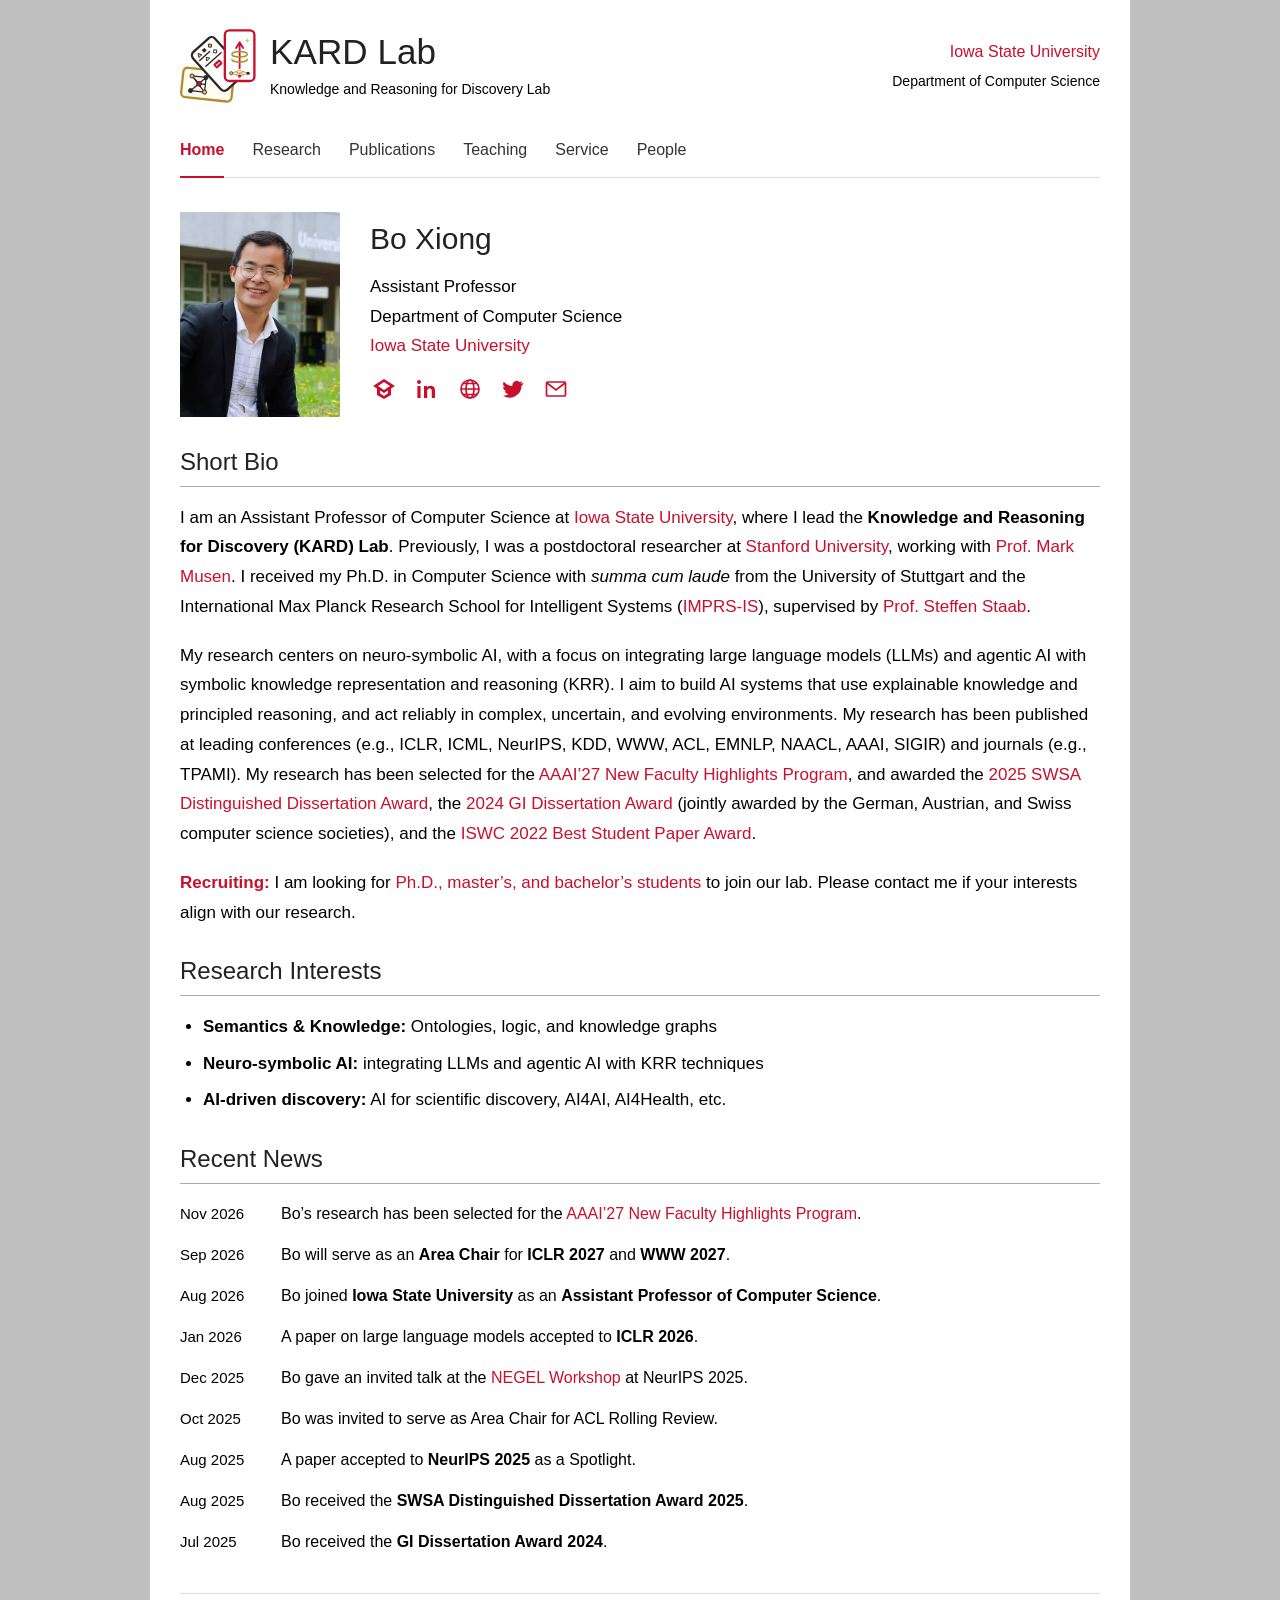
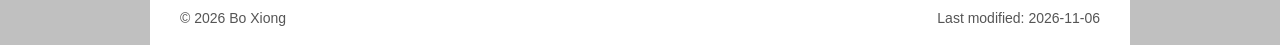
==== commit 1a7df7dc: "Include AI4AI and AI4Health in discovery research interests" ====
--- a/index.html
+++ b/index.html
@@ -16,7 +16,7 @@
 <main id="main" class="pi-home">
 <section class="pi-profile"><img class="pi-portrait" src="bo-xiong.webp" width="160" height="205" alt="Bo Xiong"><div><h1>Bo Xiong</h1><p>Assistant Professor<br>Department of Computer Science<br><a href="https://www.iastate.edu/" target="_blank" rel="noopener noreferrer">Iowa State University</a></p><div class="social-links"><a href="https://scholar.google.com/citations?user=lmBXicIAAAAJ" aria-label="Google Scholar" title="Google Scholar" target="_blank" rel="noopener noreferrer"><svg viewBox="0 0 24 24" width="24" height="24" fill="currentColor" aria-hidden="true"><path d="M12 2 1 9l4 2.5V18l7 4 7-4v-6.5L23 9ZM12 5l6 4-6 4-6-4Zm-4 8.4 4 2.6 4-2.6v2.9L12 19l-4-2.7Z"/></svg></a><a href="https://www.linkedin.com/in/xiongbo010/" aria-label="LinkedIn" title="LinkedIn" target="_blank" rel="noopener noreferrer"><svg viewBox="0 0 24 24" width="24" height="24" fill="currentColor" aria-hidden="true"><path d="M4 3a2 2 0 1 0 0 4 2 2 0 0 0 0-4ZM2.4 9h3.2v12H2.4ZM9 9h3v1.6c.8-1.2 1.9-1.9 3.5-1.9 3.3 0 4.5 2.1 4.5 5.2V21h-3.2v-6.4c0-1.7-.4-3-2.2-3-1.9 0-2.4 1.5-2.4 3V21H9Z"/></svg></a><a href="https://boxiong.io/" aria-label="Website" title="Website"><svg viewBox="0 0 24 24" width="24" height="24" fill="currentColor" aria-hidden="true"><circle cx="12" cy="12" r="9" fill="none" stroke="currentColor" stroke-width="1.7"/><ellipse cx="12" cy="12" rx="4" ry="9" fill="none" stroke="currentColor" stroke-width="1.7"/><path d="M3 12h18M5 6.5h14M5 17.5h14" fill="none" stroke="currentColor" stroke-width="1.5"/></svg></a><a href="https://twitter.com/BoXiongs" aria-label="Twitter" title="Twitter" target="_blank" rel="noopener noreferrer"><svg viewBox="0 0 24 24" width="24" height="24" fill="currentColor" aria-hidden="true"><path d="M22 5.9a8 8 0 0 1-2.4.7 4.2 4.2 0 0 0 1.8-2.3 8.4 8.4 0 0 1-2.7 1 4.2 4.2 0 0 0-7.2 3.8A12 12 0 0 1 2.8 4.7a4.2 4.2 0 0 0 1.3 5.6 4.2 4.2 0 0 1-1.9-.5 4.2 4.2 0 0 0 3.4 4.2 4.2 4.2 0 0 1-1.9.1 4.2 4.2 0 0 0 3.9 2.9A8.5 8.5 0 0 1 2 18.8a12 12 0 0 0 18.5-10 8.6 8.6 0 0 0 2-2.2Z"/></svg></a><a href="mailto:boxiong@iastate.edu" aria-label="Email" title="Email"><svg viewBox="0 0 24 24" width="24" height="24" fill="currentColor" aria-hidden="true"><rect x="2.5" y="5" width="19" height="14" rx="1" fill="none" stroke="currentColor" stroke-width="1.7"/><path d="m3 6 9 7 9-7" fill="none" stroke="currentColor" stroke-width="1.7"/></svg></a></div></div></section>
 <section class="pi-bio"><h2>Short Bio</h2><p>I am an Assistant Professor of Computer Science at <a href="https://www.iastate.edu/" target="_blank" rel="noopener noreferrer">Iowa State University</a>, where I lead the <strong>Knowledge and Reasoning for Discovery (KARD) Lab</strong>. Previously, I was a postdoctoral researcher at <a href="https://www.stanford.edu/" target="_blank" rel="noopener noreferrer">Stanford University</a>, working with <a href="https://profiles.stanford.edu/mark-musen" target="_blank" rel="noopener noreferrer">Prof. Mark Musen</a>. I received my Ph.D. in Computer Science with <em>summa cum laude</em> from the University of Stuttgart and the International Max Planck Research School for Intelligent Systems (<a href="https://imprs.is.mpg.de/" target="_blank" rel="noopener noreferrer">IMPRS-IS</a>), supervised by <a href="https://www.ki.uni-stuttgart.de/institute/team/Staab-00005/" target="_blank" rel="noopener noreferrer">Prof. Steffen Staab</a>.</p><p>My research centers on neuro-symbolic AI, with a focus on integrating large language models (LLMs) and agentic AI with symbolic knowledge representation and reasoning (KRR). I aim to build AI systems that use explainable knowledge and principled reasoning, and act reliably in complex, uncertain, and evolving environments. My research has been published at leading conferences (e.g., ICLR, ICML, NeurIPS, KDD, WWW, ACL, EMNLP, NAACL, AAAI, SIGIR) and journals (e.g., TPAMI). My research has been selected for the <a href="https://aaai.org/conference/aaai/aaai-27/new-faculty-highlights-call-for-proposals/" target="_blank" rel="noopener noreferrer">AAAI’27 New Faculty Highlights Program</a>, and awarded the <a href="https://www.ki.uni-stuttgart.de/de/institut/aktuelles/SWSA-Distinguished-Dissertation-Award-2025/" target="_blank" rel="noopener noreferrer">2025 SWSA Distinguished Dissertation Award</a>, the <a href="https://www.ki.uni-stuttgart.de/institute/news/Dr.-Bo-Xiong-Receives-German-Swiss-Austrian-Award-for-Best-Dissertation/" target="_blank" rel="noopener noreferrer">2024 GI Dissertation Award</a> (jointly awarded by the German, Austrian, and Swiss computer science societies), and the <a href="https://iswc2022.semanticweb.org/index.php/awards/" target="_blank" rel="noopener noreferrer">ISWC 2022 Best Student Paper Award</a>.</p><p class="pi-recruiting"><strong>Recruiting:</strong> I am looking for <a href="join.html">Ph.D., master’s, and bachelor’s students</a> to join our lab. Please contact me if your interests align with our research.</p></section>
-<section class="pi-interests"><h2>Research Interests</h2><ul><li><strong>Semantics &amp; Knowledge:</strong> Ontologies, logic, and knowledge graphs</li><li><strong>Neuro-symbolic AI:</strong> integrating LLMs and agentic AI with KRR techniques</li><li><strong>AI-driven discovery:</strong> AI for scientific discovery, AI4AI, etc.</li></ul></section>
+<section class="pi-interests"><h2>Research Interests</h2><ul><li><strong>Semantics &amp; Knowledge:</strong> Ontologies, logic, and knowledge graphs</li><li><strong>Neuro-symbolic AI:</strong> integrating LLMs and agentic AI with KRR techniques</li><li><strong>AI-driven discovery:</strong> AI for scientific discovery, AI4AI, AI4Health, etc.</li></ul></section>
 <div class="home-updates"><section aria-labelledby="news-title"><h2 id="news-title">Recent News</h2><ul class="news-list">
 <li><time datetime="2026-11">Nov 2026</time><span>Bo’s research has been selected for the <a href="https://aaai.org/conference/aaai/aaai-27/new-faculty-highlights-call-for-proposals/" target="_blank" rel="noopener noreferrer">AAAI’27 New Faculty Highlights Program</a>.</span></li>
 <li><time datetime="2026-09">Sep 2026</time><span>Bo will serve as an <strong>Area Chair</strong> for <strong>ICLR 2027</strong> and <strong>WWW 2027</strong>.</span></li>
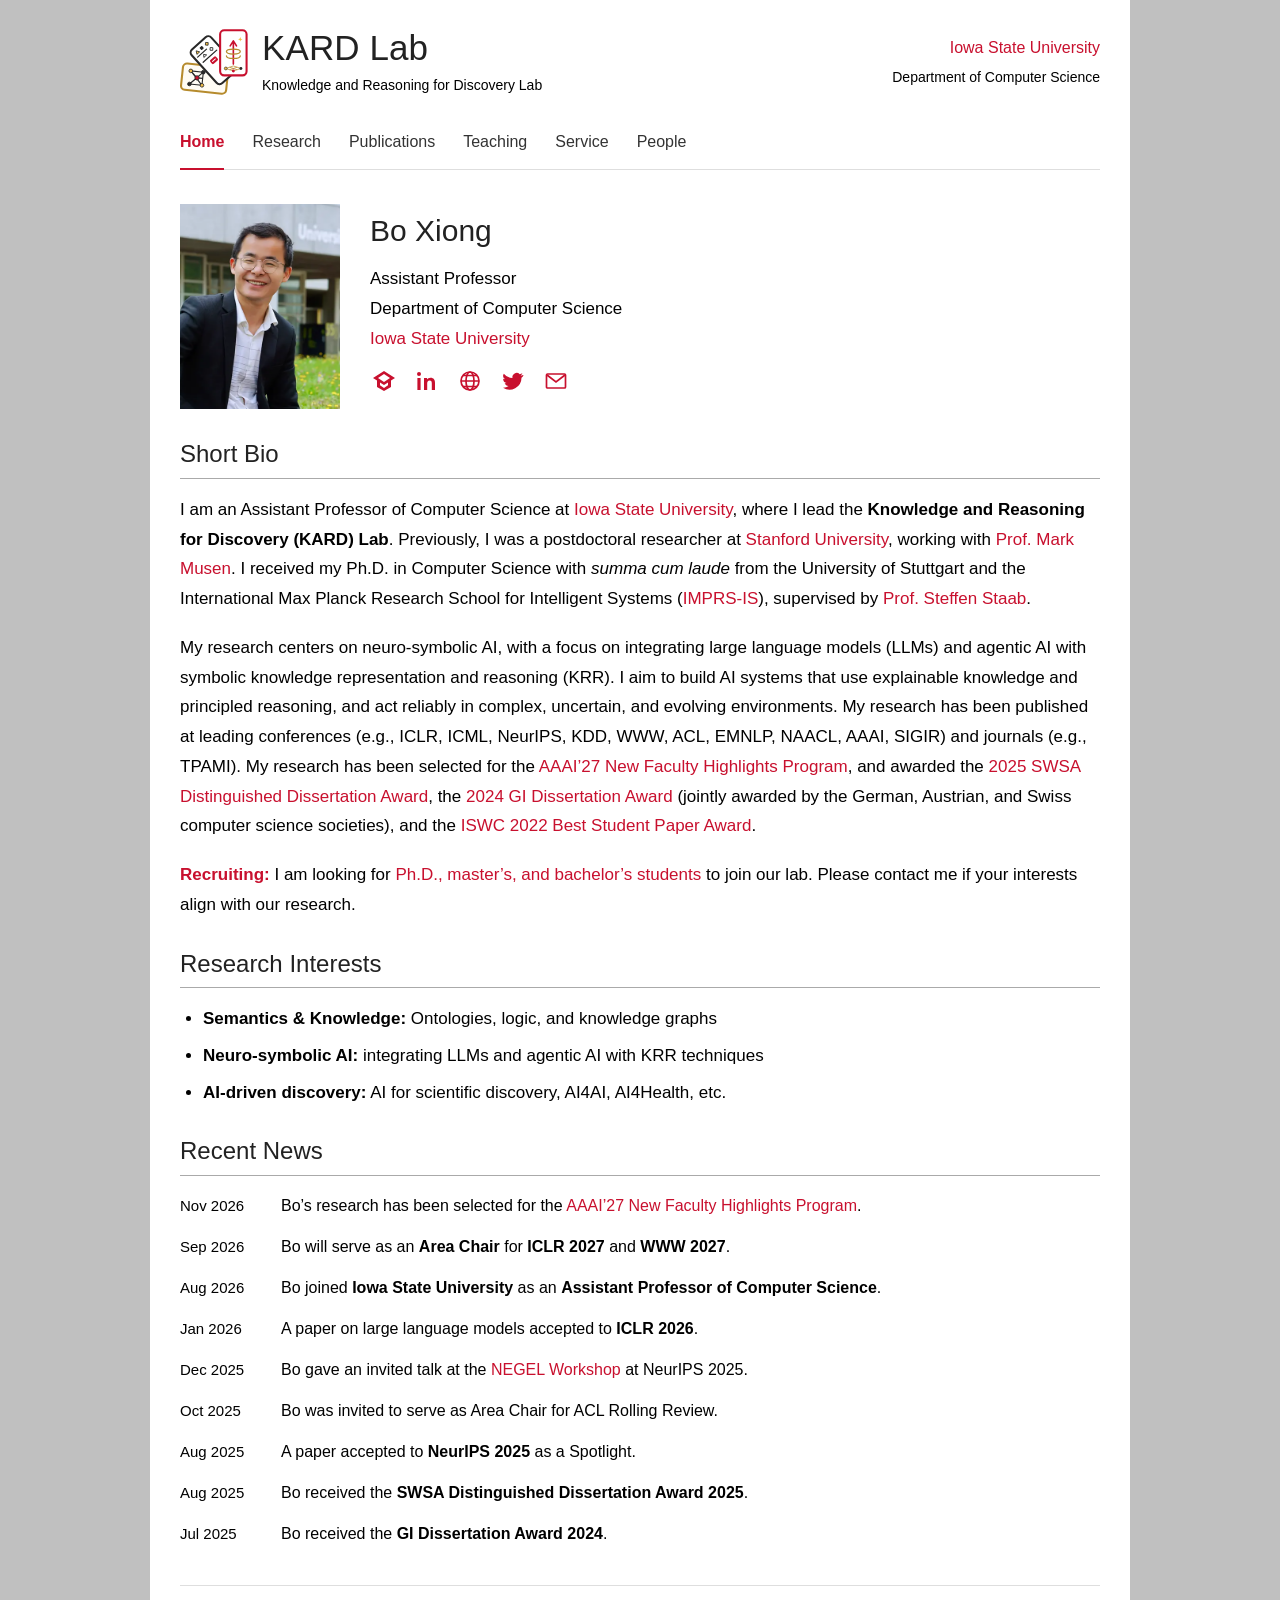
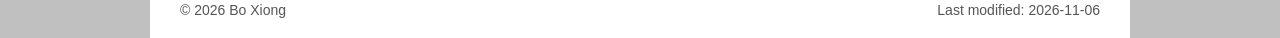
==== commit f09be159: "Reduce header logo slightly to align with the lab title block" ====
--- a/index.html
+++ b/index.html
@@ -4,7 +4,7 @@
 <title>Bo Xiong | Iowa State University</title>
 <meta name="description" content="Knowledge and Reasoning for Discovery Lab at Iowa State University. Research in semantics and knowledge representation, neurosymbolic and explainable reasoning, and reliable AI agents.">
 <meta name="theme-color" content="#ffffff"><meta property="og:title" content="Bo Xiong | Iowa State University"><meta property="og:type" content="website"><meta property="og:description" content="Knowledge and Reasoning for Discovery Lab · Iowa State University">
-<link rel="icon" type="image/svg+xml" href="kard-knowledge-mark.svg?v=cards5"><link rel="stylesheet" href="style.css?v=20261106-logo-fit">
+<link rel="icon" type="image/svg+xml" href="kard-knowledge-mark.svg?v=cards5"><link rel="stylesheet" href="style.css?v=20261106-logo-fit2">
 </head><body>
 <a class="skip-link" href="#main">Skip to content</a>
 <div class="site-wrap">
--- a/style.css
+++ b/style.css
@@ -50,4 +50,4 @@
 .lab-identity img{width:64px;height:64px;object-fit:contain}@media(max-width:620px){.lab-identity img{width:52px;height:52px}}
 
 /* Match the visible mark to the two-line lab title. */
-.lab-identity{align-items:center}.lab-identity img{width:76px;height:76px;margin-top:0}@media(max-width:620px){.lab-identity{align-items:center}.lab-identity img{width:68px;height:68px;margin-top:0}}
+.lab-identity{align-items:center}.lab-identity img{width:68px;height:68px;margin-top:0}@media(max-width:620px){.lab-identity{align-items:center}.lab-identity img{width:60px;height:60px;margin-top:0}}
